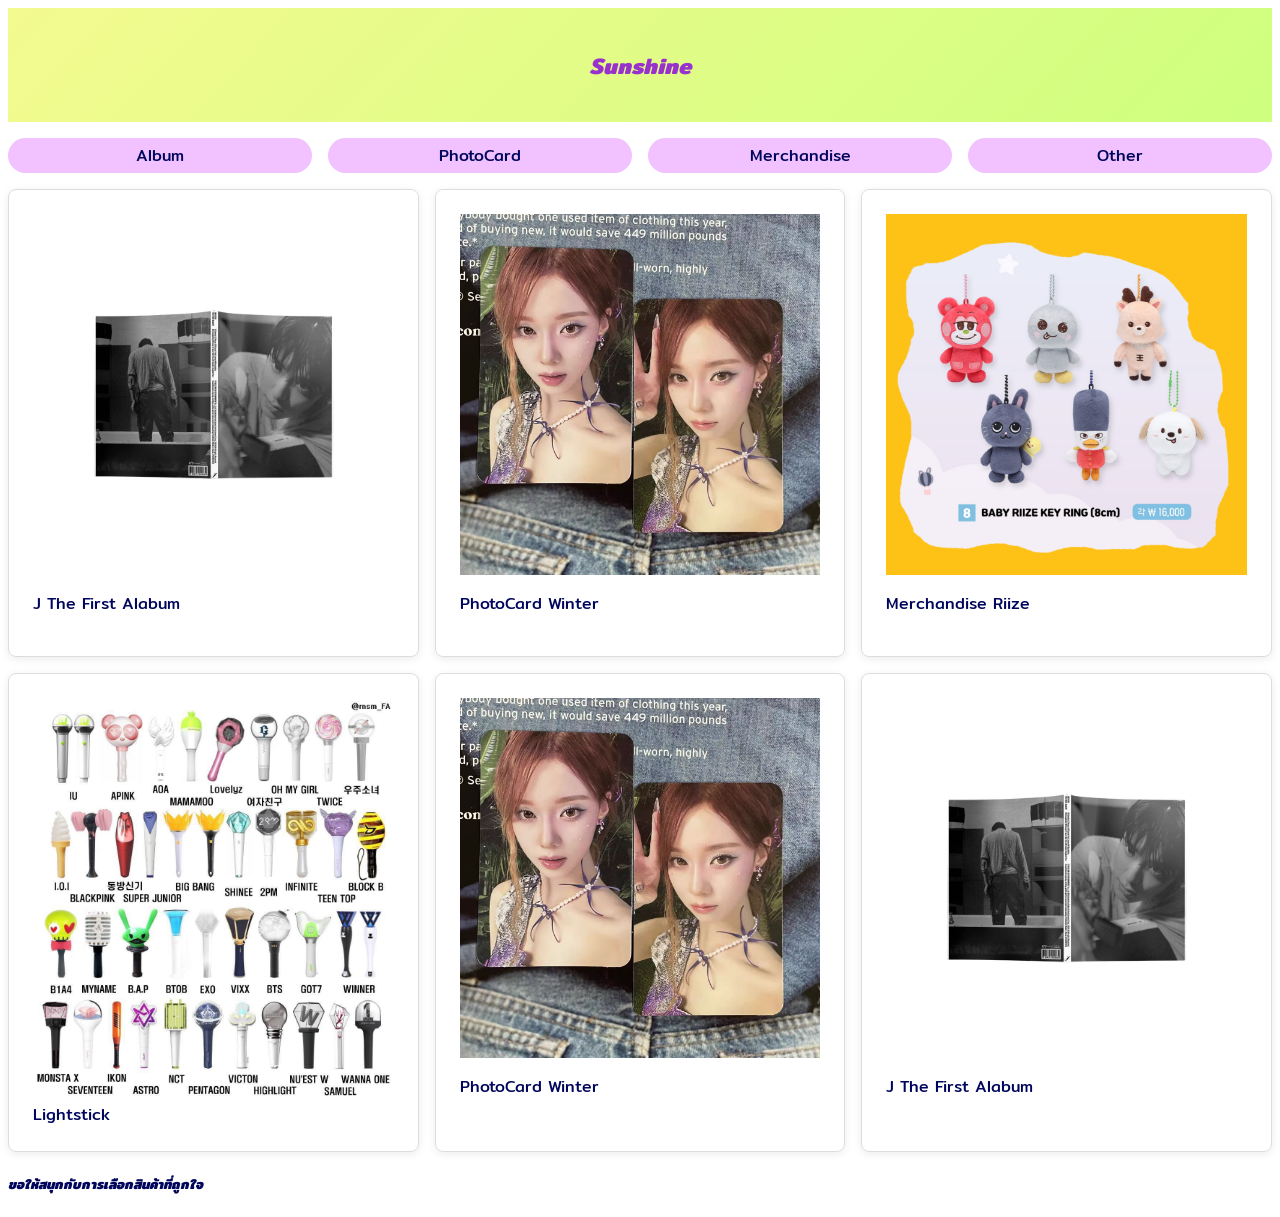
==== html-css project/index.html @ e95237be "ปรับแก้ชื่อ" ====
<!DOCTYPE html>
<html lang="en">
<head>
    <meta charset="UTF-8">
    <meta name="viewport" content="width=device-width, initial-scale=1.0">
    <title>Sunshine Market</title>
    <!-- ดึงฟอนต์ Mitr จาก Google Fonts -->
    <link rel="preconnect" href="https://fonts.googleapis.com">
    <link rel="preconnect" href="https://fonts.gstatic.com" crossorigin>
    <link href="https://fonts.googleapis.com/css2?family=Mitr:wght@200;300;400;500;600;700&display=swap" rel="stylesheet">
    <!-- เชื่อมโยงกับการใช้ไฟล์สไตล์ CSS -->
    <link rel="stylesheet" href="style.css">
</head>
<body>
    <div class="page_Header">
            <div class="page_one">
                <h3> <center><span style="color:darkorchid;">Sunshine</span> </center></h3>
            </div></div>
<p></p>
          <!--หัวเมนู -->   
            <div class="page_two">
                <div class="card-grid__item">Album</div>
                <div class="card-grid__item">PhotoCard</div>
                <div class="card-grid__item">Merchandise</div>
                <div class="card-grid__item">Other</div>
            </div>
<p></p>
        <!-- แนบรูปข้างในในbox -->    
            <div class="page_three">
                <div class="service-card">
            <img src="1st-album-j-j-ver.webp" alt="J Alabum - รูปภาพประกอบ" class="card-image" width="400" height="400">        
                    <p>J The First Alabum</p></div>
                <div class="service-card">
            <img src="winter.png" alt="wintercard - รูปภาพประกอบ" class="card-image" width="400" height="400">
                    <p>PhotoCard Winter</p></div>
                <div class="service-card">
            <img src="riize.jfif" alt="MDRiize - รูปภาพประกอบ" class="card-image" width="400" height="400">
                    <p>Merchandise Riize</p></div>
                <div class="service-card">
            <img src="lightstick.jpg" alt="lightstick - รูปภาพประกอบ" class="card-image" width="350" height="350">
                    Lightstick</div>
                <div class="service-card">
            <img src="winter.png" alt="wintercard - รูปภาพประกอบ" class="card-image" width="400" height="400">
                    <p>PhotoCard Winter</p></div>
                <div class="service-card">
            <img src="1st-album-j-j-ver.webp" alt="J Alabum - รูปภาพประกอบ" class="card-image" width="400" height="400">        
                    <p>J The First Alabum</p></div>
            </div>
            
            <div class="footer">
                <h5><span style="font-style: italic;">ขอให้สนุกกับการเลือกสินค้าที่ถูกใจ</span></h5>
            </div>
        </div>
</body>
</html>
---- html-css project/style.css ----
body {
  font-family: 'mitr', sans-serif;
  color: #00065c;
}

.page_Header {
    font-style: italic;
    font-size: larger ;
    background: linear-gradient(135deg, #f3fa8f 0%, #ceff7e 100%);
    border-bottom: 1px solid var(--line);
    padding: 18px 0 16px;
}

/*หัวเมนู*/
.page_two {
  display: flex;
  flex-wrap: wrap;
  gap: 20px;
  justify-content: center;
}
.page_two {
  display: flex;
  gap: 16px;
  transition: transform 0.3s ease, box-shadow 0.3s ease;
}
.card-grid__item:hover {
  box-shadow: 0 8px 16px rgba(0, 0, 0, 0.15);
  transform: translateX(-4px);
  transition: all 0.4s;
}

/*รายการสินค้า*/
.page_three {
  display: flex;
  flex-wrap: wrap;
  gap: 20px;
  justify-content: center;
}
.page_three {
  display: flex;
  gap: 16px;
  transition: transform 0.3s ease, box-shadow 0.3s ease;
}
.card-grid__item {
  flex: 1;
  background: #f1c2ff;
  padding: 5px;
  text-align: center;
  border-radius: 999px;
}
.service-grid {
  display: flex;
  flex-wrap: wrap;
  gap: 20px;
  justify-content: center;
}
.service-card {
  flex: 300px;
  border: 1px solid #ddd;
  border-radius: 8px;
  padding: 24px;
  box-shadow: 0 2px 8px rgba(0, 0, 0, 0.08);
  transition: transform 0.3s ease, box-shadow 0.3s ease;
}
.card-title {
  font-size: 3.2rem;
  font-weight: 800;
  line-height: 1.05;
  color: #0b1a28;
  letter-spacing: -0.02em;
  margin-bottom: 20px;
}
.card-image {
  width: 100%;
  height: auto;
  display: block;
  object-fit: cover;
}
.service-card:hover {
  box-shadow: 0 8px 16px rgba(0, 0, 0, 0.15);
  transform: translateY(-4px);
  transition: all 0.4s;
}

/*footer*/


@media (min-width: 768px) {
    .card-container {
        flex-direction: row; /* เปลี่ยนเป็นเรียงนอนข้างๆ กัน */
    }
    
    .card {
        flex: 1; /* แบ่งพื้นที่ความกว้างเท่าๆ กัน (2 คอลัมน์) */
    }
}
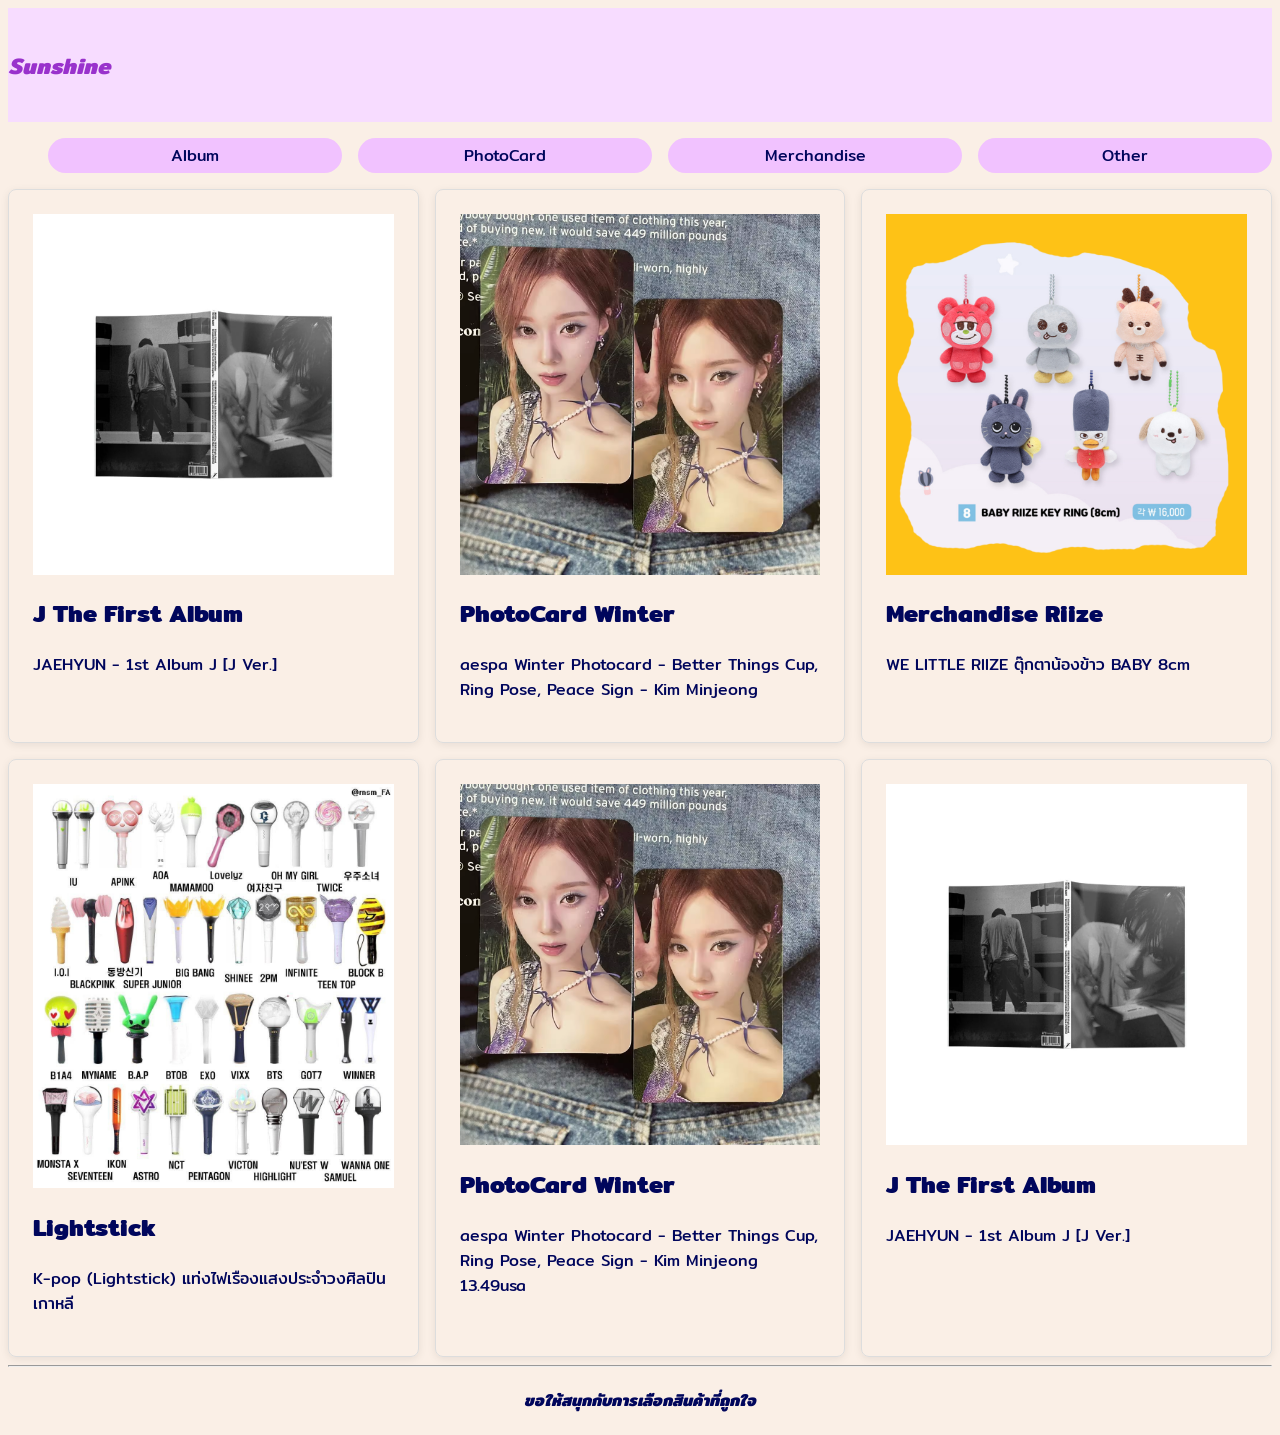
==== commit 078dfe59: "ปรับและเพิ่มข้อมูล" ====
--- a/html-css project/index.html
+++ b/html-css project/index.html
@@ -12,44 +12,51 @@
     <link rel="stylesheet" href="style.css">
 </head>
 <body>
-    <div class="page_Header">
+    <header class="page_Header">
             <div class="page_one">
-                <h3> <center><span style="color:darkorchid;">Sunshine</span> </center></h3>
-            </div></div>
+                <h3><span style="color:darkorchid;">Sunshine</span></h3>
+            </div></header>
 <p></p>
           <!--หัวเมนู -->   
-            <div class="page_two">
+            <menu class="page_two">
                 <div class="card-grid__item">Album</div>
                 <div class="card-grid__item">PhotoCard</div>
                 <div class="card-grid__item">Merchandise</div>
                 <div class="card-grid__item">Other</div>
-            </div>
+            </menu>
 <p></p>
-        <!-- แนบรูปข้างในในbox -->    
-            <div class="page_three">
+        <!-- รูปสินค้าและข้อมูลในbox -->    
+            <article class="page_three">
                 <div class="service-card">
             <img src="1st-album-j-j-ver.webp" alt="J Alabum - รูปภาพประกอบ" class="card-image" width="400" height="400">        
-                    <p>J The First Alabum</p></div>
+                    <h2>J The First Album</h2>
+                <p>JAEHYUN - 1st Album J [J Ver.]</p></div>
                 <div class="service-card">
             <img src="winter.png" alt="wintercard - รูปภาพประกอบ" class="card-image" width="400" height="400">
-                    <p>PhotoCard Winter</p></div>
+                    <h2>PhotoCard Winter</h2>
+                <p>aespa Winter Photocard - Better Things Cup, Ring Pose, Peace Sign - Kim Minjeong </p></div>
                 <div class="service-card">
             <img src="riize.jfif" alt="MDRiize - รูปภาพประกอบ" class="card-image" width="400" height="400">
-                    <p>Merchandise Riize</p></div>
+                    <h2>Merchandise Riize</h2>
+                <p> WE LITTLE RIIZE ตุ๊กตาน้องข้าว BABY 8cm</p></div>
                 <div class="service-card">
             <img src="lightstick.jpg" alt="lightstick - รูปภาพประกอบ" class="card-image" width="350" height="350">
-                    Lightstick</div>
+                    <h2>Lightstick</h2>
+                <p>K-pop (Lightstick) แท่งไฟเรืองแสงประจำวงศิลปินเกาหลี</p></div>
                 <div class="service-card">
             <img src="winter.png" alt="wintercard - รูปภาพประกอบ" class="card-image" width="400" height="400">
-                    <p>PhotoCard Winter</p></div>
+                    <h2>PhotoCard Winter</h2>
+                <p>aespa Winter Photocard - Better Things Cup, Ring Pose, Peace Sign - Kim Minjeong 13.49usa</p></div>
                 <div class="service-card">
             <img src="1st-album-j-j-ver.webp" alt="J Alabum - รูปภาพประกอบ" class="card-image" width="400" height="400">        
-                    <p>J The First Alabum</p></div>
-            </div>
-            
-            <div class="footer">
-                <h5><span style="font-style: italic;">ขอให้สนุกกับการเลือกสินค้าที่ถูกใจ</span></h5>
-            </div>
-        </div>
+                    <h2>J The First Album</h2>
+                <p>JAEHYUN - 1st Album J [J Ver.]</p></div>
+            </article>
+            <hr>
+            <footer class="footer">
+                <h4><span style="font-style: italic;"><center>ขอให้สนุกกับการเลือกสินค้าที่ถูกใจ</center></span></h4>
+            </footer>
+
 </body>
-</html>+</html>
+
--- a/html-css project/style.css
+++ b/html-css project/style.css
@@ -1,17 +1,18 @@
 body {
   font-family: 'mitr', sans-serif;
   color: #00065c;
+  background-color: #faefe6;
 }
 
 .page_Header {
     font-style: italic;
     font-size: larger ;
-    background: linear-gradient(135deg, #f3fa8f 0%, #ceff7e 100%);
+    background:#f7dcff;
     border-bottom: 1px solid var(--line);
     padding: 18px 0 16px;
 }
 
-/*หัวเมนู*/
+/*เมนู*/
 .page_two {
   display: flex;
   flex-wrap: wrap;
